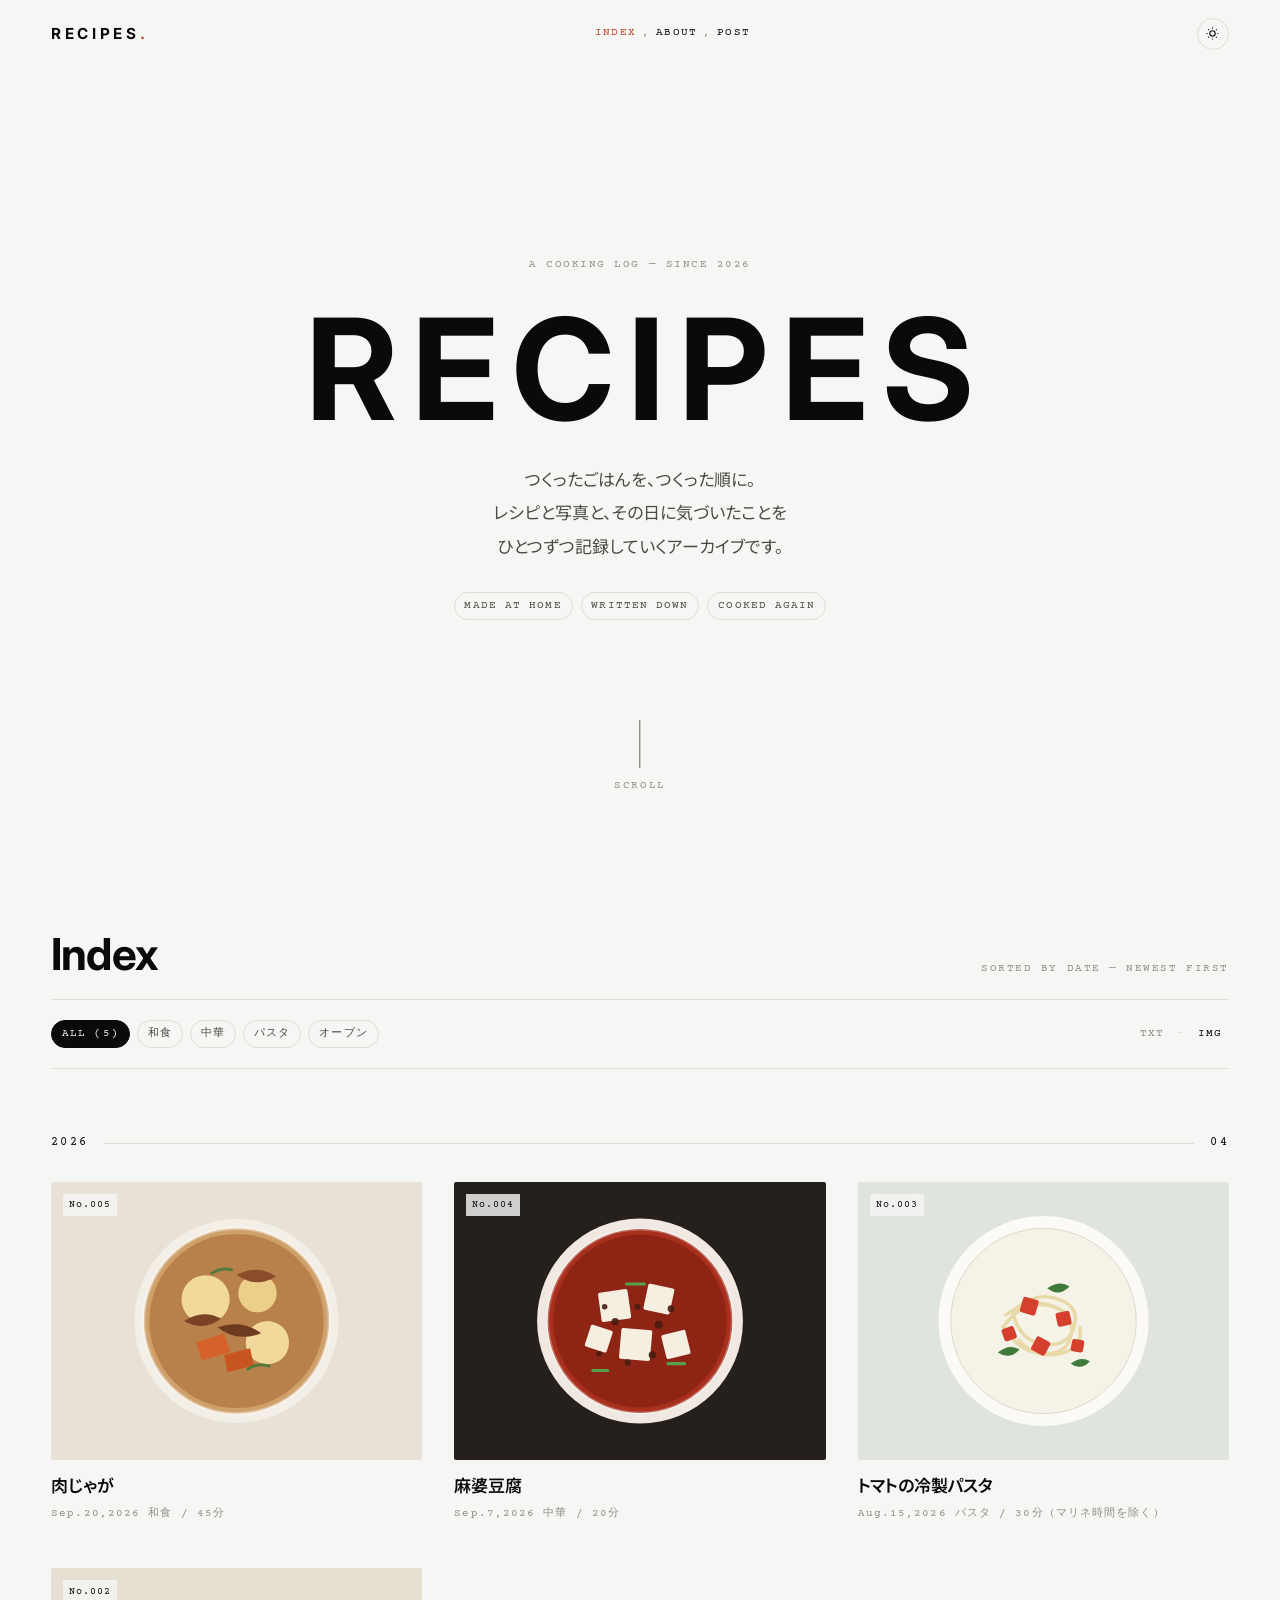
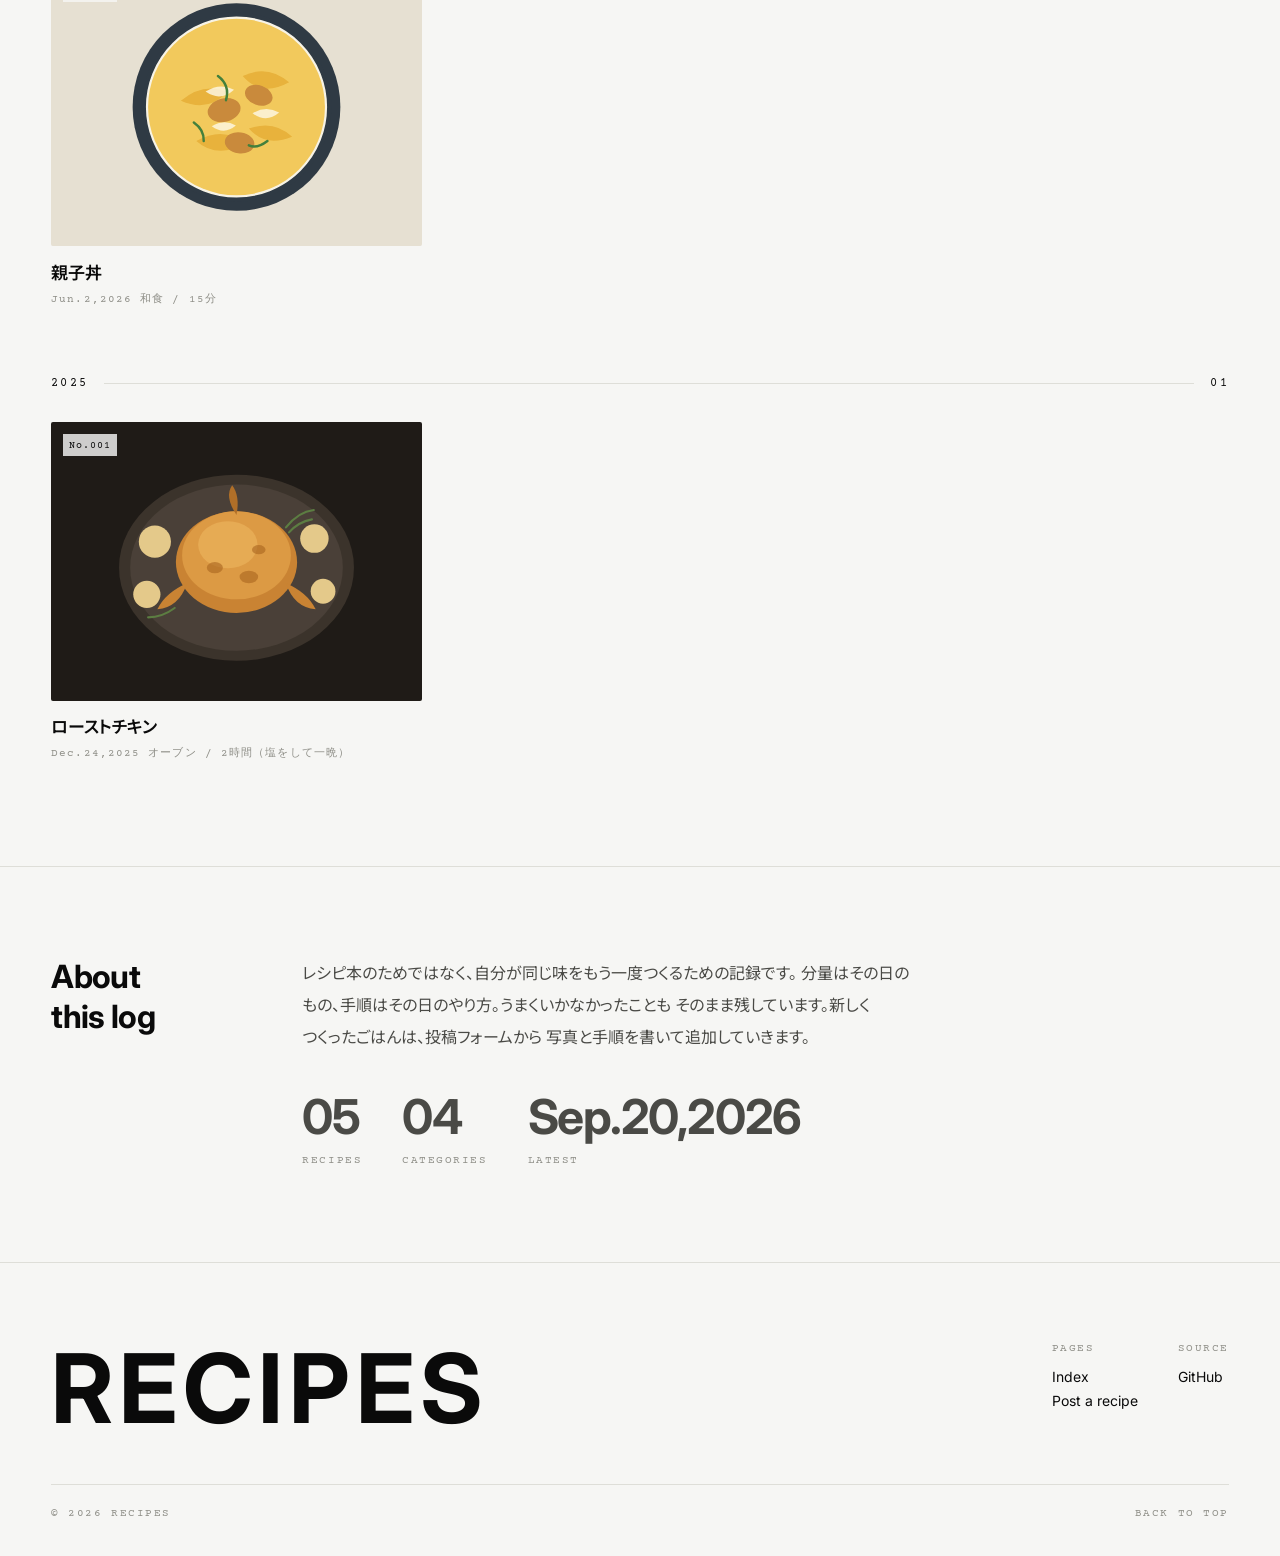
==== index.html @ 2958c797 "レシピ投稿サイトの土台をつくる andmade.jp の構成と余白の取り方を参考に、静的サイトとして構築した。  - index.html: 時系列の一覧。年ごとにまとまり、カテゴリで絞り込める。  " ====
<!DOCTYPE html>
<html lang="ja">
<head>
<meta charset="UTF-8">
<meta name="viewport" content="width=device-width, initial-scale=1">
<title>RECIPES — つくったごはんの記録</title>
<meta name="description" content="つくったごはんを時系列で残していく、個人のレシピアーカイブ。">
<meta property="og:title" content="RECIPES — つくったごはんの記録">
<meta property="og:description" content="つくったごはんを時系列で残していく、個人のレシピアーカイブ。">
<meta property="og:type" content="website">
<link rel="preconnect" href="https://fonts.googleapis.com">
<link rel="preconnect" href="https://fonts.gstatic.com" crossorigin>
<link href="https://fonts.googleapis.com/css2?family=Courier+Prime:wght@400;700&family=Inter:wght@400;500;600;700&family=Noto+Sans+JP:wght@400;500;700&display=swap" rel="stylesheet">
<link rel="stylesheet" href="assets/css/style.css">
<link rel="icon" href="data:image/svg+xml,<svg xmlns='http://www.w3.org/2000/svg' viewBox='0 0 100 100'><text y='.9em' font-size='90'>🍳</text></svg>">
<script>
  // テーマのちらつき防止（描画前に適用）
  try { var t = localStorage.getItem('theme'); if (t) document.documentElement.dataset.theme = t; } catch (e) {}
</script>
</head>
<body>

<header class="site-header" id="header">
  <div class="wrap">
    <a class="brand" href="index.html">Recipes<span>.</span></a>
    <nav class="nav" aria-label="メインナビゲーション">
      <a href="index.html" aria-current="page">Index</a><span class="sep">,</span>
      <a href="#about">About</a><span class="sep">,</span>
      <a href="admin.html">Post</a>
    </nav>
    <button class="theme-toggle" id="themeToggle" type="button" aria-label="表示テーマを切り替える">
      <svg viewBox="0 0 24 24" fill="none" stroke="currentColor" stroke-width="2" aria-hidden="true">
        <circle cx="12" cy="12" r="5"/><path d="M12 1v2M12 21v2M4.2 4.2l1.4 1.4M18.4 18.4l1.4 1.4M1 12h2M21 12h2M4.2 19.8l1.4-1.4M18.4 5.6l1.4-1.4"/>
      </svg>
    </button>
  </div>
</header>

<main>

  <!-- ===== hero ===== -->
  <div class="hero-wrap">
    <section class="hero wrap">
      <p class="mono reveal">A cooking log — since 2026</p>
      <h1 class="hero__mark reveal">RECIPES</h1>
      <p class="hero__lede reveal">
        つくったごはんを、つくった順に。<br>
        レシピと写真と、その日に気づいたことを<br>
        ひとつずつ記録していくアーカイブです。
      </p>
      <div class="hero__pills reveal">
        <span class="pill">Made at home</span>
        <span class="pill">Written down</span>
        <span class="pill">Cooked again</span>
      </div>
    </section>
    <div class="scroll-cue" aria-hidden="true">
      <span class="bar"></span>
      <span class="mono">Scroll</span>
    </div>
  </div>

  <!-- ===== index ===== -->
  <section class="section wrap" id="index">
    <div class="section-head">
      <h2>Index</h2>
      <p class="mono">Sorted by date — newest first</p>
    </div>

    <div class="controls">
      <div class="filters" id="filters" role="group" aria-label="カテゴリで絞り込む"></div>
      <div class="viewswitch" role="group" aria-label="表示の切り替え">
        <button type="button" id="viewTxt" aria-pressed="false">Txt</button>
        <span class="sep">-</span>
        <button type="button" id="viewImg" aria-pressed="true">Img</button>
      </div>
    </div>

    <div id="archive" class="view-img"></div>
  </section>

  <!-- ===== about ===== -->
  <section class="strip" id="about">
    <div class="wrap strip__inner">
      <h2 class="reveal">About<br>this log</h2>
      <div class="reveal">
        <p>
          レシピ本のためではなく、自分が同じ味をもう一度つくるための記録です。
          分量はその日のもの、手順はその日のやり方。うまくいかなかったことも
          そのまま残しています。新しくつくったごはんは、投稿フォームから
          写真と手順を書いて追加していきます。
        </p>
        <div class="stats">
          <p class="stat"><b id="statCount">0</b><span>Recipes</span></p>
          <p class="stat"><b id="statCats">0</b><span>Categories</span></p>
          <p class="stat"><b id="statLatest">—</b><span>Latest</span></p>
        </div>
      </div>
    </div>
  </section>

</main>

<footer class="site-footer">
  <div class="wrap">
    <div class="site-footer__top">
      <p class="site-footer__mark">Recipes</p>
      <div class="footer-cols">
        <dl class="footer-col">
          <dt>Pages</dt>
          <dd><a class="link" href="index.html">Index</a></dd>
          <dd><a class="link" href="admin.html">Post a recipe</a></dd>
        </dl>
        <dl class="footer-col">
          <dt>Source</dt>
          <dd><a class="link" href="https://github.com/satsuki19980613/recipes" target="_blank" rel="noopener">GitHub</a></dd>
        </dl>
      </div>
    </div>
    <div class="site-footer__bottom">
      <p class="mono">&copy; <span id="year">2026</span> Recipes</p>
      <p class="mono"><a class="link" href="#header">Back to top</a></p>
    </div>
  </div>
</footer>

<script src="data/recipes.js"></script>
<script src="assets/js/site.js"></script>
<script src="assets/js/index.js"></script>
</body>
</html>
---- assets/css/style.css ----
/* =========================================================
   RECIPES — a cooking log
   Design: minimal editorial grid, monospace meta labels
   ========================================================= */

/* ---------- tokens ---------- */
:root {
  --bg:        #f6f6f4;
  --bg-sunk:   #eeeeea;
  --ink:       #0a0a0a;
  --ink-soft:  #4a4a46;
  --muted:     #8f8f88;
  --line:      #deded8;
  --accent:    #b4472b;

  --font-sans: "Inter", "Helvetica Neue", Helvetica, Arial,
               "Hiragino Kaku Gothic ProN", "Noto Sans JP", sans-serif;
  --font-mono: "Courier Prime", "SFMono-Regular", Menlo, Consolas, monospace;

  --gutter: clamp(1.25rem, 4vw, 4rem);
  --maxw: 1600px;

  --ease: cubic-bezier(0.22, 1, 0.36, 1);
}

@media (prefers-color-scheme: dark) {
  :root:not([data-theme="light"]) {
    --bg:       #0d0d0c;
    --bg-sunk:  #161614;
    --ink:      #f2f2ee;
    --ink-soft: #b9b9b1;
    --muted:    #77776f;
    --line:     #2a2a27;
    --accent:   #e0724f;
  }
}
:root[data-theme="dark"] {
  --bg:       #0d0d0c;
  --bg-sunk:  #161614;
  --ink:      #f2f2ee;
  --ink-soft: #b9b9b1;
  --muted:    #77776f;
  --line:     #2a2a27;
  --accent:   #e0724f;
}

/* ---------- reset ---------- */
*, *::before, *::after { box-sizing: border-box; }
html { -webkit-text-size-adjust: 100%; scroll-behavior: smooth; }
body {
  margin: 0;
  background: var(--bg);
  color: var(--ink);
  font-family: var(--font-sans);
  font-size: 16px;
  line-height: 1.7;
  font-feature-settings: "palt" 1;
  -webkit-font-smoothing: antialiased;
  overflow-x: hidden;
}
img { max-width: 100%; display: block; }
a { color: inherit; text-decoration: none; }
button { font: inherit; color: inherit; background: none; border: 0; cursor: pointer; }
h1, h2, h3, h4, p, figure, ul, ol, dl, dd { margin: 0; padding: 0; }
ul, ol { list-style: none; }
::selection { background: var(--ink); color: var(--bg); }
:focus-visible { outline: 2px solid var(--accent); outline-offset: 3px; }

/* ---------- utilities ---------- */
.wrap { width: 100%; max-width: var(--maxw); margin-inline: auto; padding-inline: var(--gutter); }

.mono {
  font-family: var(--font-mono);
  font-size: 0.6875rem;
  letter-spacing: 0.14em;
  text-transform: uppercase;
  color: var(--muted);
}

.pill {
  display: inline-block;
  padding: 0.35em 0.9em;
  border: 1px solid var(--line);
  border-radius: 999px;
  font-family: var(--font-mono);
  font-size: 0.6875rem;
  letter-spacing: 0.1em;
  text-transform: uppercase;
  color: var(--ink-soft);
  white-space: nowrap;
  transition: border-color 0.3s var(--ease), color 0.3s var(--ease), background 0.3s var(--ease);
}
a.pill:hover, button.pill:hover { border-color: var(--ink); color: var(--ink); }
.pill[aria-pressed="true"] {
  background: var(--ink); border-color: var(--ink); color: var(--bg);
}

.sr-only {
  position: absolute; width: 1px; height: 1px; padding: 0; margin: -1px;
  overflow: hidden; clip: rect(0 0 0 0); white-space: nowrap; border: 0;
}

/* 日本語の本文は文節で折り返す */
.hero__lede, .strip p, .detail__lede, .step p, .notes p, .field .hint {
  line-break: strict;
  word-break: auto-phrase;
}

/* link with sliding underline */
.link { position: relative; display: inline-block; }
.link::after {
  content: "";
  position: absolute; left: 0; bottom: -2px;
  width: 100%; height: 1px;
  background: currentColor;
  transform: scaleX(0); transform-origin: right;
  transition: transform 0.45s var(--ease);
}
.link:hover::after { transform: scaleX(1); transform-origin: left; }

/* ---------- reveal on scroll ---------- */
.reveal {
  opacity: 0;
  transform: translateY(1.5rem);
  transition: opacity 0.9s var(--ease), transform 0.9s var(--ease);
}
.reveal.is-in { opacity: 1; transform: none; }
@media (prefers-reduced-motion: reduce) {
  .reveal { opacity: 1; transform: none; transition: none; }
  html { scroll-behavior: auto; }
  .scroll-cue .bar::after { animation: none; }
}

/* =========================================================
   header
   ========================================================= */
.site-header {
  position: fixed; inset: 0 0 auto 0;
  z-index: 100;
  padding-block: 1.1rem;
  border-bottom: 1px solid transparent;
  transition: background 0.4s var(--ease), border-color 0.4s var(--ease);
}
.site-header.is-stuck {
  background: color-mix(in srgb, var(--bg) 88%, transparent);
  backdrop-filter: blur(14px);
  border-bottom-color: var(--line);
}
.site-header .wrap {
  display: flex; align-items: center; justify-content: space-between; gap: 1.25rem;
}
.brand {
  font-weight: 700;
  font-size: 0.95rem;
  letter-spacing: 0.24em;
  text-transform: uppercase;
}
.brand span { color: var(--accent); }

.nav { display: flex; align-items: baseline; gap: 0.35rem; }
.nav a, .nav .sep {
  font-family: var(--font-mono);
  font-size: 0.6875rem;
  letter-spacing: 0.12em;
  text-transform: uppercase;
}
.nav .sep { color: var(--muted); }
.nav a[aria-current="page"] { color: var(--accent); }

.theme-toggle {
  flex: none;
  width: 2rem; height: 2rem;
  display: grid; place-items: center;
  border: 1px solid var(--line); border-radius: 999px;
  transition: border-color 0.3s var(--ease), transform 0.4s var(--ease);
}
.theme-toggle:hover { border-color: var(--ink); transform: rotate(45deg); }
.theme-toggle svg { width: 13px; height: 13px; }

/* =========================================================
   hero
   ========================================================= */
.hero-wrap { position: relative; }
.hero {
  min-height: 92svh;
  display: grid;
  align-content: center;
  justify-items: center;
  text-align: center;
  padding-block: 9rem 6rem;
  gap: 1.75rem;
}
.hero__mark {
  font-weight: 700;
  font-size: clamp(2.6rem, 11vw, 9rem);
  line-height: 0.95;
  letter-spacing: 0.1em;
  text-indent: 0.1em;
}
.hero__lede {
  max-width: 46ch;
  font-size: clamp(0.9rem, 1.6vw, 1.0625rem);
  line-height: 1.95;
  color: var(--ink-soft);
  text-wrap: balance;
}
.hero__pills { display: flex; flex-wrap: wrap; gap: 0.5rem; justify-content: center; }

.scroll-cue {
  position: absolute; left: 50%; bottom: 2rem;
  transform: translateX(-50%);
  display: grid; justify-items: center; gap: 0.6rem;
}
.scroll-cue .bar {
  width: 1px; height: 3rem; background: var(--line);
  position: relative; overflow: hidden;
}
.scroll-cue .bar::after {
  content: ""; position: absolute; inset: 0;
  background: var(--ink);
  animation: cue 2.4s var(--ease) infinite;
}
@keyframes cue {
  0%   { transform: translateY(-100%); }
  55%  { transform: translateY(0); }
  100% { transform: translateY(100%); }
}

/* =========================================================
   sections
   ========================================================= */
.section { padding-block: clamp(3.5rem, 8vw, 7rem); }

.section-head {
  display: flex; align-items: flex-end; justify-content: space-between;
  flex-wrap: wrap; gap: 1rem 2rem;
  padding-bottom: 1.25rem;
  border-bottom: 1px solid var(--line);
}
.section-head h2 {
  font-size: clamp(1.5rem, 3.6vw, 2.75rem);
  font-weight: 700;
  letter-spacing: -0.02em;
  line-height: 1.1;
}

/* controls: filters + view switch */
.controls {
  display: flex; align-items: center; justify-content: space-between;
  flex-wrap: wrap; gap: 1rem;
  padding-block: 1.25rem;
  border-bottom: 1px solid var(--line);
}
.filters { display: flex; flex-wrap: wrap; gap: 0.45rem; }

.viewswitch { display: flex; align-items: center; gap: 0.4rem; }
.viewswitch button, .viewswitch .sep {
  font-family: var(--font-mono); font-size: 0.6875rem;
  letter-spacing: 0.12em; text-transform: uppercase;
  color: var(--muted);
  transition: color 0.3s var(--ease);
}
.viewswitch .sep { color: var(--line); }
.viewswitch button[aria-pressed="true"] { color: var(--ink); }

/* =========================================================
   year groups + cards
   ========================================================= */
.year-group { padding-top: clamp(2.25rem, 5vw, 4rem); }
.year-group__label {
  display: flex; align-items: center; gap: 1rem;
  margin-bottom: 1.75rem;
}
.year-group__label b {
  font-family: var(--font-mono);
  font-size: 0.75rem; letter-spacing: 0.18em; font-weight: 400;
}
.year-group__label i { flex: 1; height: 1px; background: var(--line); }

.cards { display: grid; gap: clamp(1.75rem, 3.5vw, 3.25rem) clamp(1rem, 2.5vw, 2rem); }
.view-img .cards { grid-template-columns: repeat(auto-fill, minmax(min(100%, 300px), 1fr)); }

.card { display: block; }
.card__media {
  position: relative;
  aspect-ratio: 4 / 3;
  overflow: hidden;
  background: var(--bg-sunk);
  border-radius: 2px;
}
.card__media img {
  width: 100%; height: 100%; object-fit: cover;
  transition: transform 1.1s var(--ease);
}
.card:hover .card__media img { transform: scale(1.055); }
.card__index {
  position: absolute; top: 0.75rem; left: 0.75rem;
  padding: 0.25em 0.6em;
  background: color-mix(in srgb, var(--bg) 82%, transparent);
  backdrop-filter: blur(6px);
  font-family: var(--font-mono); font-size: 0.625rem; letter-spacing: 0.1em;
}
.card__body { padding-top: 0.9rem; display: grid; gap: 0.35rem; }
.card__title {
  font-size: 1.0625rem; font-weight: 600; letter-spacing: -0.01em; line-height: 1.45;
}
.card__meta {
  display: flex; flex-wrap: wrap; gap: 0.5rem;
  font-family: var(--font-mono); font-size: 0.6875rem;
  letter-spacing: 0.1em; color: var(--muted);
}
.card__date { display: none; }

/* list (Txt) view */
.view-txt .cards { gap: 0; }
.view-txt .card {
  display: grid;
  grid-template-columns: 5.5rem minmax(0, 1fr) auto;
  align-items: center;
  gap: 1.5rem;
  padding-block: 1.15rem;
  border-bottom: 1px solid var(--line);
  transition: padding-inline 0.45s var(--ease), background 0.45s var(--ease);
}
.view-txt .card:hover { padding-inline: 0.85rem; background: var(--bg-sunk); }
.view-txt .card__media { display: none; }
.view-txt .card__body { padding: 0; display: contents; }
.view-txt .card__title { order: 2; font-size: clamp(1rem, 2vw, 1.375rem); font-weight: 500; }
.view-txt .card__meta { order: 3; justify-content: flex-end; }
/* 日付は左の列に出るので、メタ内の日付は隠す */
.view-txt .card__meta span:first-child { display: none; }
.view-txt .card__date {
  order: 1; display: block;
  font-family: var(--font-mono); font-size: 0.6875rem; letter-spacing: 0.08em; color: var(--muted);
}

@media (max-width: 640px) {
  .view-txt .card { grid-template-columns: 4.5rem minmax(0, 1fr); }
  .view-txt .card__meta { order: 4; grid-column: 2; justify-content: flex-start; }
}

.empty {
  padding-block: 5rem;
  text-align: center;
  font-family: var(--font-mono); font-size: 0.8125rem; color: var(--muted);
}

/* =========================================================
   about strip
   ========================================================= */
.strip { border-block: 1px solid var(--line); padding-block: clamp(3rem, 7vw, 6rem); }
.strip__inner { display: grid; gap: clamp(1.5rem, 4vw, 4rem); }
@media (min-width: 900px) { .strip__inner { grid-template-columns: 20ch minmax(0, 1fr); } }
.strip h2 {
  font-size: clamp(1.4rem, 2.6vw, 2rem); font-weight: 700; letter-spacing: -0.02em; line-height: 1.25;
}
.strip p { max-width: 62ch; color: var(--ink-soft); line-height: 2; }
.stats { display: flex; flex-wrap: wrap; gap: 2.5rem; margin-top: 2.5rem; }
.stat b { display: block; font-size: clamp(1.75rem, 4vw, 3rem); font-weight: 700; letter-spacing: -0.03em; line-height: 1; }
.stat span { font-family: var(--font-mono); font-size: 0.6875rem; letter-spacing: 0.14em; text-transform: uppercase; color: var(--muted); }

/* =========================================================
   footer
   ========================================================= */
.site-footer { padding-block: clamp(3rem, 6vw, 5rem) 2rem; }
.site-footer__top {
  display: flex; flex-wrap: wrap; align-items: flex-start; justify-content: space-between;
  gap: 2rem 3rem;
}
.site-footer__mark {
  font-weight: 700; font-size: clamp(2rem, 9vw, 6rem);
  letter-spacing: 0.06em; line-height: 1; text-transform: uppercase;
}
.footer-cols { display: flex; flex-wrap: wrap; gap: 2.5rem; }
.footer-col dt { font-family: var(--font-mono); font-size: 0.6875rem; letter-spacing: 0.14em; text-transform: uppercase; color: var(--muted); margin-bottom: 0.4rem; }
.footer-col dd { font-size: 0.875rem; }
.site-footer__bottom {
  margin-top: 3rem; padding-top: 1.25rem; border-top: 1px solid var(--line);
  display: flex; flex-wrap: wrap; justify-content: space-between; gap: 1rem;
}

/* =========================================================
   recipe detail
   ========================================================= */
.detail { padding-top: 8rem; }
.detail__head { display: grid; gap: 1.25rem; padding-bottom: clamp(2rem, 5vw, 3.5rem); }
.detail__back { justify-self: start; }
.detail__title {
  font-size: clamp(2rem, 6.5vw, 5rem);
  font-weight: 700; letter-spacing: -0.035em; line-height: 1.05;
  text-wrap: balance;
}
.detail__sub { font-family: var(--font-mono); font-size: 0.8125rem; letter-spacing: 0.1em; color: var(--muted); }
.detail__lede { max-width: 60ch; color: var(--ink-soft); line-height: 2; }
.detail__pills { display: flex; flex-wrap: wrap; gap: 0.45rem; }

.detail__hero {
  aspect-ratio: 16 / 9;
  overflow: hidden; background: var(--bg-sunk); border-radius: 2px;
  margin-bottom: clamp(2.5rem, 6vw, 5rem);
}
.detail__hero img { width: 100%; height: 100%; object-fit: cover; }

.specs {
  display: grid; grid-template-columns: repeat(auto-fit, minmax(140px, 1fr));
  gap: 0 2rem;
  border-top: 1px solid var(--line);
  margin-bottom: clamp(2.5rem, 6vw, 4.5rem);
}
.spec { padding: 1.25rem 0; border-bottom: 1px solid var(--line); }
.spec dt { font-family: var(--font-mono); font-size: 0.625rem; letter-spacing: 0.14em; text-transform: uppercase; color: var(--muted); }
.spec dd { margin-top: 0.35rem; font-size: 1.0625rem; font-weight: 500; }

.detail__cols { display: grid; gap: clamp(2.5rem, 6vw, 5rem); align-items: start; }
@media (min-width: 900px) { .detail__cols { grid-template-columns: minmax(0, 22rem) minmax(0, 1fr); } }

.block__title {
  font-family: var(--font-mono); font-size: 0.6875rem; letter-spacing: 0.16em;
  text-transform: uppercase; color: var(--muted);
  padding-bottom: 0.85rem; margin-bottom: 1.25rem; border-bottom: 1px solid var(--ink);
}
@media (min-width: 900px) { .ingredients { position: sticky; top: 6rem; } }

.ing-list li {
  display: flex; align-items: baseline; gap: 0.6rem;
  padding-block: 0.7rem;
  border-bottom: 1px solid var(--line);
}
.ing-list .name { flex: 0 1 auto; }
.ing-list .dots { flex: 1 1 1.5rem; border-bottom: 1px dotted var(--line); transform: translateY(-0.3em); }
.ing-list .amount { font-family: var(--font-mono); font-size: 0.8125rem; color: var(--ink-soft); white-space: nowrap; }

.steps { counter-reset: step; display: grid; gap: 2rem; }
.step {
  display: grid; grid-template-columns: 3rem minmax(0, 1fr); gap: 0 1.25rem;
  padding-bottom: 2rem; border-bottom: 1px solid var(--line);
}
.step:last-child { border-bottom: 0; padding-bottom: 0; }
.step::before {
  counter-increment: step;
  content: counter(step, decimal-leading-zero);
  font-family: var(--font-mono); font-size: 0.8125rem; letter-spacing: 0.06em;
  color: var(--accent); padding-top: 0.28rem;
}
.step p { line-height: 1.95; }
.step figure { grid-column: 2; margin-top: 1rem; }
.step figure img { border-radius: 2px; }

.notes {
  margin-top: clamp(2.5rem, 6vw, 4rem);
  padding: clamp(1.5rem, 3vw, 2.25rem);
  background: var(--bg-sunk); border-radius: 2px;
}
.notes p { color: var(--ink-soft); line-height: 2; }

.detail__nav {
  display: flex; justify-content: space-between; gap: 1rem;
  padding-block: clamp(3rem, 6vw, 5rem);
  border-top: 1px solid var(--line); margin-top: clamp(3rem, 6vw, 5rem);
}
.detail__nav a { display: grid; gap: 0.3rem; }
.detail__nav .next { text-align: right; }
.detail__nav strong { font-size: 1.0625rem; font-weight: 500; }

/* =========================================================
   post form (admin)
   ========================================================= */
.form-page { padding-top: 8rem; }
.form-grid { display: grid; gap: clamp(2rem, 5vw, 4rem); align-items: start; }
@media (min-width: 1080px) { .form-grid { grid-template-columns: minmax(0, 1fr) minmax(0, 28rem); } }

.field { display: grid; gap: 0.45rem; margin-bottom: 1.5rem; }
.field > label {
  font-family: var(--font-mono); font-size: 0.6875rem;
  letter-spacing: 0.14em; text-transform: uppercase; color: var(--muted);
}
.field input[type="text"],
.field input[type="date"],
.field textarea {
  width: 100%;
  padding: 0.75rem 0.9rem;
  background: transparent;
  color: var(--ink);
  border: 1px solid var(--line);
  border-radius: 2px;
  font: inherit; font-size: 0.9375rem;
  transition: border-color 0.3s var(--ease);
}
.field textarea { resize: vertical; min-height: 5rem; line-height: 1.8; }
.field input:focus, .field textarea:focus { outline: none; border-color: var(--ink); }
.field .hint { font-size: 0.75rem; color: var(--muted); line-height: 1.6; }

.field-row { display: grid; gap: 1rem; grid-template-columns: repeat(auto-fit, minmax(150px, 1fr)); }

.repeat-row {
  display: grid; grid-template-columns: 1.4rem minmax(0, 1fr) 1.6rem;
  gap: 0.6rem; align-items: start; margin-bottom: 0.6rem;
}
.repeat-row .idx {
  font-family: var(--font-mono); font-size: 0.6875rem; color: var(--muted); padding-top: 0.95rem;
}
.repeat-row .pair { display: grid; grid-template-columns: minmax(0, 2fr) minmax(0, 1fr); gap: 0.6rem; }
.repeat-row .del {
  padding-top: 0.75rem; font-family: var(--font-mono); font-size: 0.8125rem; color: var(--muted);
  transition: color 0.3s var(--ease);
}
.repeat-row .del:hover { color: var(--accent); }

.btn {
  display: inline-flex; align-items: center; gap: 0.6rem;
  padding: 0.85rem 1.6rem;
  border: 1px solid var(--ink); border-radius: 999px;
  font-family: var(--font-mono); font-size: 0.75rem;
  letter-spacing: 0.12em; text-transform: uppercase;
  transition: background 0.35s var(--ease), color 0.35s var(--ease), transform 0.2s var(--ease);
}
.btn:hover { background: var(--ink); color: var(--bg); }
.btn:active { transform: translateY(1px); }
.btn--ghost { border-color: var(--line); color: var(--ink-soft); }
.btn--ghost:hover { background: transparent; border-color: var(--ink); color: var(--ink); }
.btn--sm { padding: 0.5rem 1rem; font-size: 0.6875rem; }

.actions { display: flex; flex-wrap: wrap; gap: 0.75rem; padding-top: 1rem; }

.output {
  margin-top: 1rem;
  padding: 1.25rem;
  background: var(--bg-sunk); border-radius: 2px;
  font-family: var(--font-mono); font-size: 0.75rem; line-height: 1.7;
  white-space: pre-wrap; word-break: break-all;
  max-height: 22rem; overflow: auto;
}

.dropzone {
  display: grid; place-items: center; gap: 0.5rem;
  padding: 2rem 1rem;
  border: 1px dashed var(--line); border-radius: 2px;
  text-align: center; cursor: pointer;
  transition: border-color 0.3s var(--ease), background 0.3s var(--ease);
}
.dropzone:hover, .dropzone.is-over { border-color: var(--ink); background: var(--bg-sunk); }
.dropzone img { max-height: 10rem; border-radius: 2px; }

.preview-pane { display: grid; gap: 1rem; }
@media (min-width: 1080px) { .preview-pane { position: sticky; top: 6rem; } }

.toast {
  position: fixed; left: 50%; bottom: 2rem; transform: translate(-50%, 250%);
  padding: 0.8rem 1.4rem; border-radius: 999px;
  background: var(--ink); color: var(--bg);
  font-family: var(--font-mono); font-size: 0.75rem; letter-spacing: 0.1em;
  z-index: 200; transition: transform 0.5s var(--ease);
}
.toast.is-on { transform: translate(-50%, 0); }
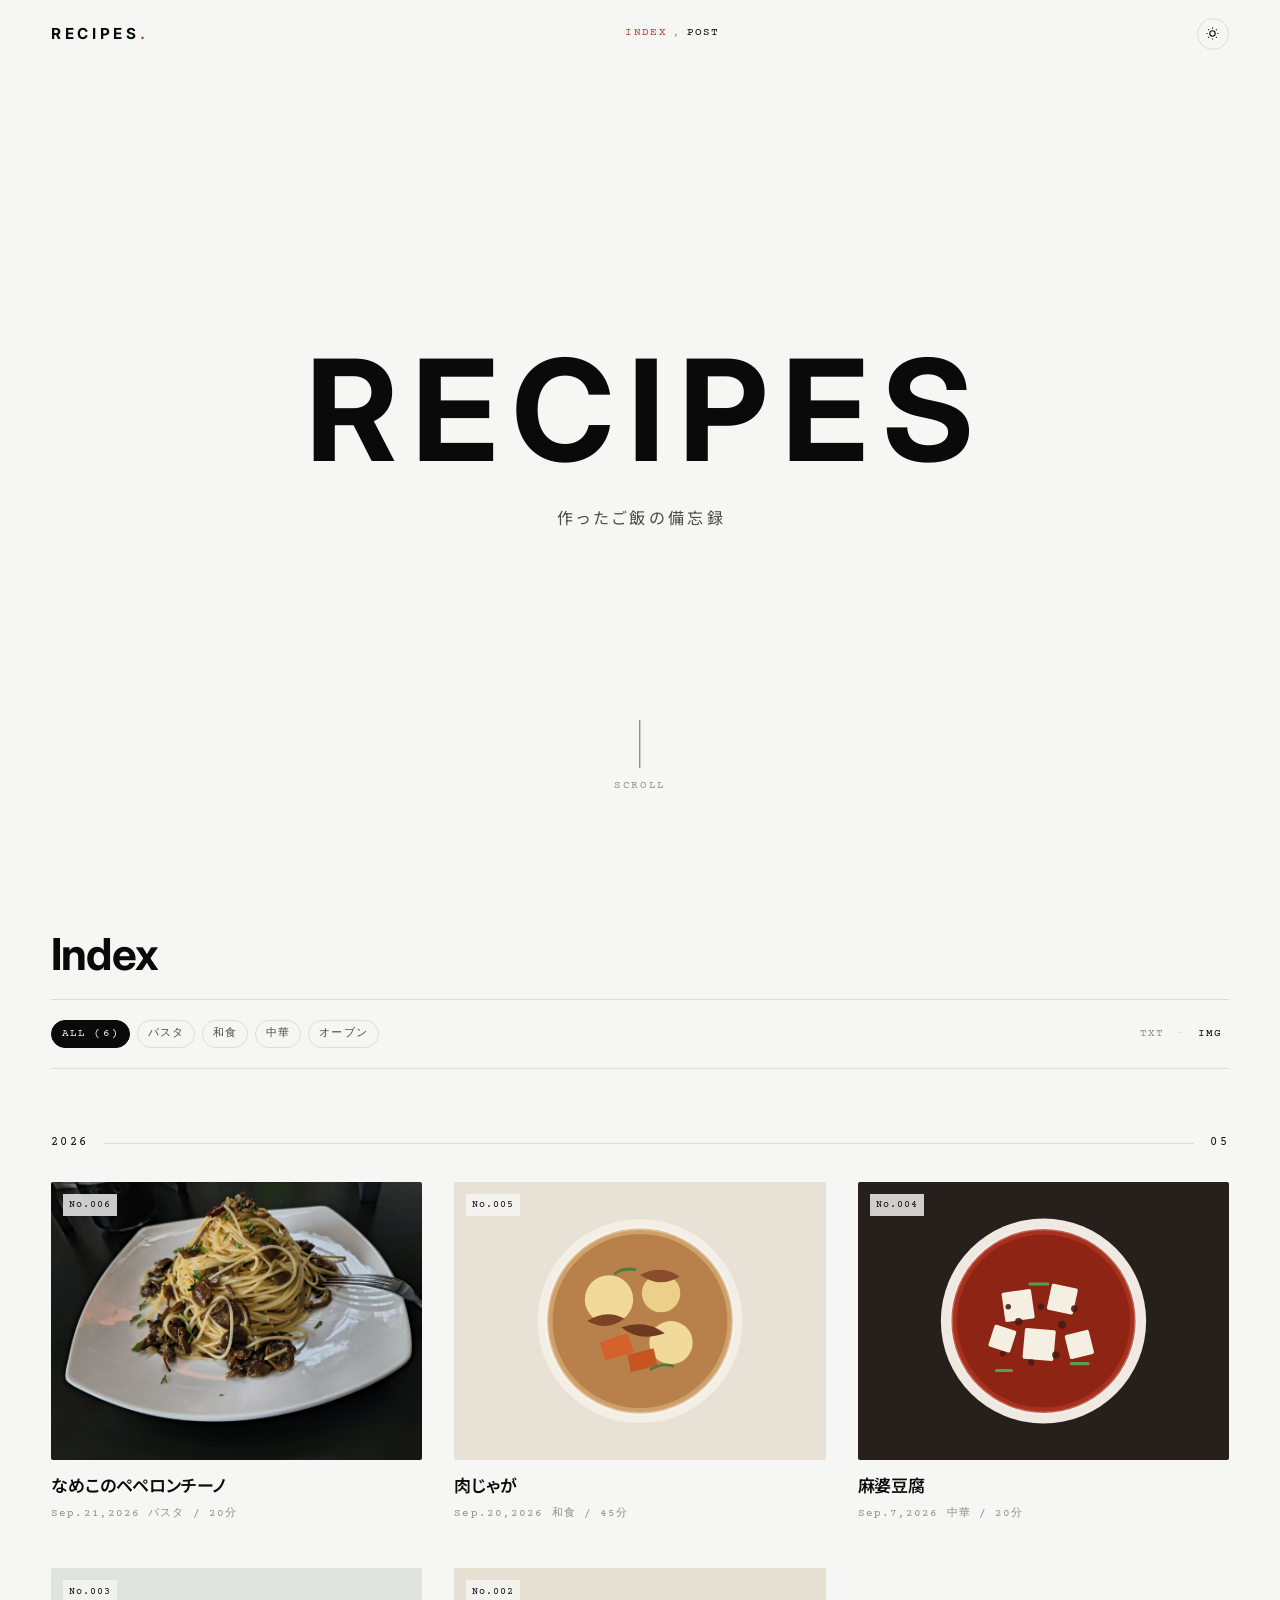
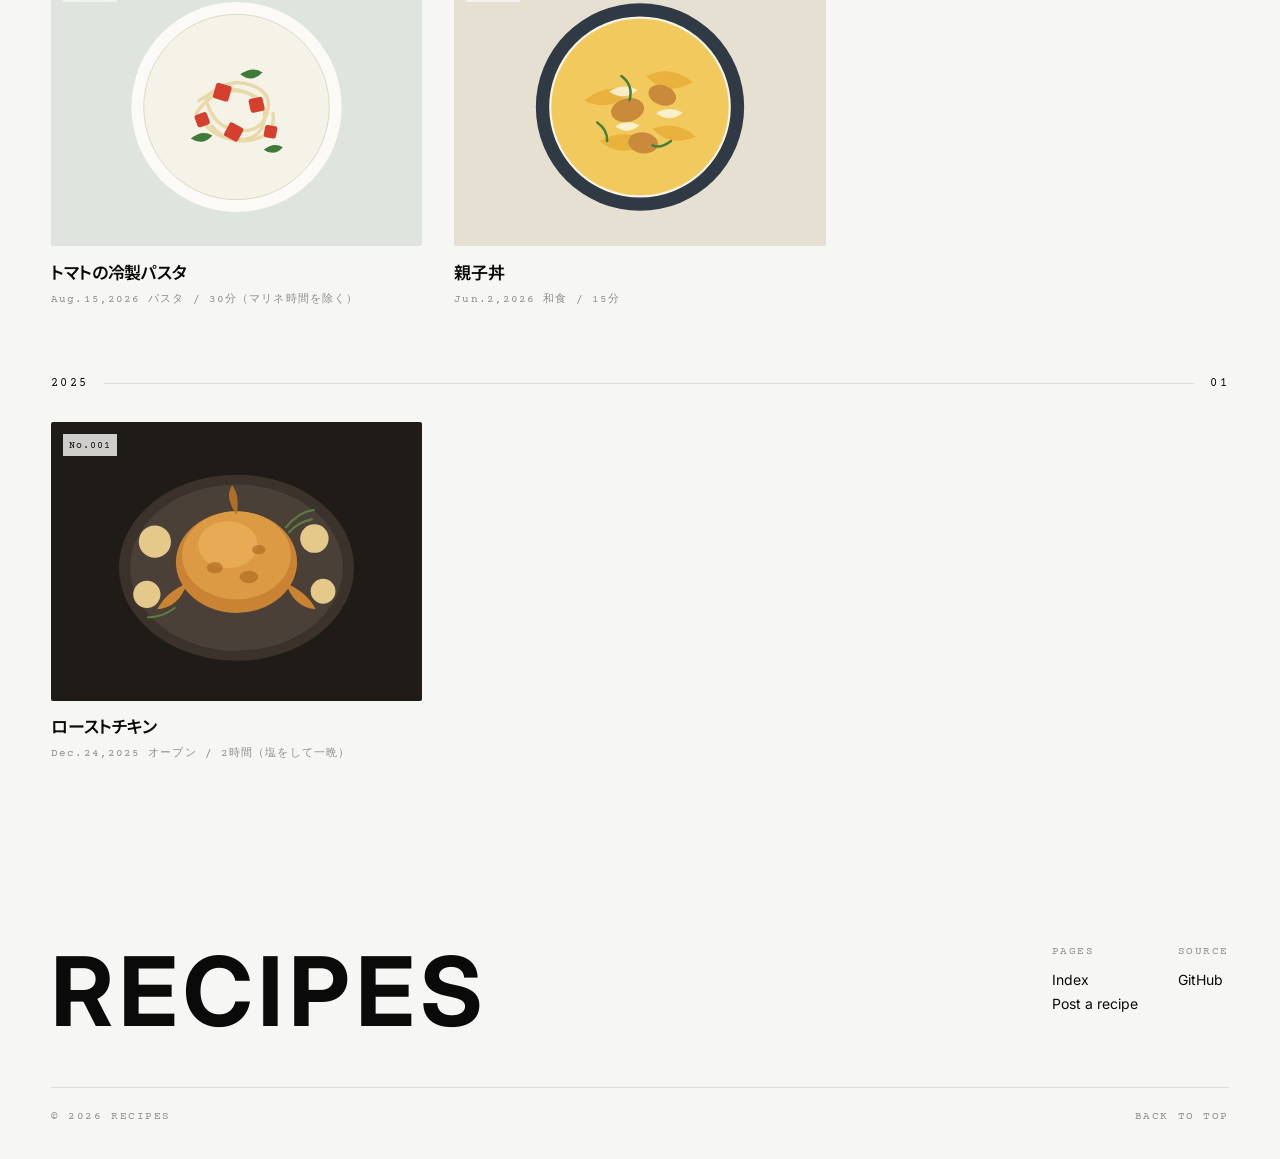
==== commit 867fc87e: "説明文を省いてシンプルにする - トップのサブタイトルを「作ったご飯の備忘録」の一行に。   英語のリード文と3つのピルを外した - About セクション（説明文と件数の集計）をまるごと削除。   " ====
--- a/index.html
+++ b/index.html
@@ -3,10 +3,10 @@
 <head>
 <meta charset="UTF-8">
 <meta name="viewport" content="width=device-width, initial-scale=1">
-<title>RECIPES — つくったごはんの記録</title>
-<meta name="description" content="つくったごはんを時系列で残していく、個人のレシピアーカイブ。">
-<meta property="og:title" content="RECIPES — つくったごはんの記録">
-<meta property="og:description" content="つくったごはんを時系列で残していく、個人のレシピアーカイブ。">
+<title>RECIPES — 作ったご飯の備忘録</title>
+<meta name="description" content="作ったご飯の備忘録。">
+<meta property="og:title" content="RECIPES — 作ったご飯の備忘録">
+<meta property="og:description" content="作ったご飯の備忘録。">
 <meta property="og:type" content="website">
 <link rel="preconnect" href="https://fonts.googleapis.com">
 <link rel="preconnect" href="https://fonts.gstatic.com" crossorigin>
@@ -25,7 +25,6 @@
     <a class="brand" href="index.html">Recipes<span>.</span></a>
     <nav class="nav" aria-label="メインナビゲーション">
       <a href="index.html" aria-current="page">Index</a><span class="sep">,</span>
-      <a href="#about">About</a><span class="sep">,</span>
       <a href="admin.html">Post</a>
     </nav>
     <button class="theme-toggle" id="themeToggle" type="button" aria-label="表示テーマを切り替える">
@@ -41,18 +40,8 @@
   <!-- ===== hero ===== -->
   <div class="hero-wrap">
     <section class="hero wrap">
-      <p class="mono reveal">A cooking log — since 2026</p>
       <h1 class="hero__mark reveal">RECIPES</h1>
-      <p class="hero__lede reveal">
-        つくったごはんを、つくった順に。<br>
-        レシピと写真と、その日に気づいたことを<br>
-        ひとつずつ記録していくアーカイブです。
-      </p>
-      <div class="hero__pills reveal">
-        <span class="pill">Made at home</span>
-        <span class="pill">Written down</span>
-        <span class="pill">Cooked again</span>
-      </div>
+      <p class="hero__lede reveal">作ったご飯の備忘録</p>
     </section>
     <div class="scroll-cue" aria-hidden="true">
       <span class="bar"></span>
@@ -64,7 +53,6 @@
   <section class="section wrap" id="index">
     <div class="section-head">
       <h2>Index</h2>
-      <p class="mono">Sorted by date — newest first</p>
     </div>
 
     <div class="controls">
@@ -77,26 +65,6 @@
     </div>
 
     <div id="archive" class="view-img"></div>
-  </section>
-
-  <!-- ===== about ===== -->
-  <section class="strip" id="about">
-    <div class="wrap strip__inner">
-      <h2 class="reveal">About<br>this log</h2>
-      <div class="reveal">
-        <p>
-          レシピ本のためではなく、自分が同じ味をもう一度つくるための記録です。
-          分量はその日のもの、手順はその日のやり方。うまくいかなかったことも
-          そのまま残しています。新しくつくったごはんは、投稿フォームから
-          写真と手順を書いて追加していきます。
-        </p>
-        <div class="stats">
-          <p class="stat"><b id="statCount">0</b><span>Recipes</span></p>
-          <p class="stat"><b id="statCats">0</b><span>Categories</span></p>
-          <p class="stat"><b id="statLatest">—</b><span>Latest</span></p>
-        </div>
-      </div>
-    </div>
   </section>
 
 </main>
--- a/assets/css/style.css
+++ b/assets/css/style.css
@@ -101,7 +101,7 @@
 }
 
 /* 日本語の本文は文節で折り返す */
-.hero__lede, .strip p, .detail__lede, .step p, .notes p, .field .hint {
+.detail__lede, .step p, .notes p, .field .hint {
   line-break: strict;
   word-break: auto-phrase;
 }
@@ -198,13 +198,11 @@
   text-indent: 0.1em;
 }
 .hero__lede {
-  max-width: 46ch;
-  font-size: clamp(0.9rem, 1.6vw, 1.0625rem);
-  line-height: 1.95;
+  font-size: clamp(0.8125rem, 1.5vw, 1rem);
+  letter-spacing: 0.22em;
+  text-indent: 0.22em;
   color: var(--ink-soft);
-  text-wrap: balance;
-}
-.hero__pills { display: flex; flex-wrap: wrap; gap: 0.5rem; justify-content: center; }
+}
 
 .scroll-cue {
   position: absolute; left: 50%; bottom: 2rem;
@@ -346,20 +344,6 @@
 }
 
 /* =========================================================
-   about strip
-   ========================================================= */
-.strip { border-block: 1px solid var(--line); padding-block: clamp(3rem, 7vw, 6rem); }
-.strip__inner { display: grid; gap: clamp(1.5rem, 4vw, 4rem); }
-@media (min-width: 900px) { .strip__inner { grid-template-columns: 20ch minmax(0, 1fr); } }
-.strip h2 {
-  font-size: clamp(1.4rem, 2.6vw, 2rem); font-weight: 700; letter-spacing: -0.02em; line-height: 1.25;
-}
-.strip p { max-width: 62ch; color: var(--ink-soft); line-height: 2; }
-.stats { display: flex; flex-wrap: wrap; gap: 2.5rem; margin-top: 2.5rem; }
-.stat b { display: block; font-size: clamp(1.75rem, 4vw, 3rem); font-weight: 700; letter-spacing: -0.03em; line-height: 1; }
-.stat span { font-family: var(--font-mono); font-size: 0.6875rem; letter-spacing: 0.14em; text-transform: uppercase; color: var(--muted); }
-
-/* =========================================================
    footer
    ========================================================= */
 .site-footer { padding-block: clamp(3rem, 6vw, 5rem) 2rem; }
@@ -395,7 +379,7 @@
 .detail__pills { display: flex; flex-wrap: wrap; gap: 0.45rem; }
 
 .detail__hero {
-  aspect-ratio: 16 / 9;
+  aspect-ratio: 3 / 2;
   overflow: hidden; background: var(--bg-sunk); border-radius: 2px;
   margin-bottom: clamp(2.5rem, 6vw, 5rem);
 }
@@ -443,8 +427,9 @@
   color: var(--accent); padding-top: 0.28rem;
 }
 .step p { line-height: 1.95; }
-.step figure { grid-column: 2; margin-top: 1rem; }
-.step figure img { border-radius: 2px; }
+/* 手順の写真。縦長でも高くなりすぎないよう幅で抑える */
+.step figure { grid-column: 2; margin-top: 1.1rem; max-width: 32rem; }
+.step figure img { width: 100%; border-radius: 2px; background: var(--bg-sunk); }
 
 .notes {
   margin-top: clamp(2.5rem, 6vw, 4rem);
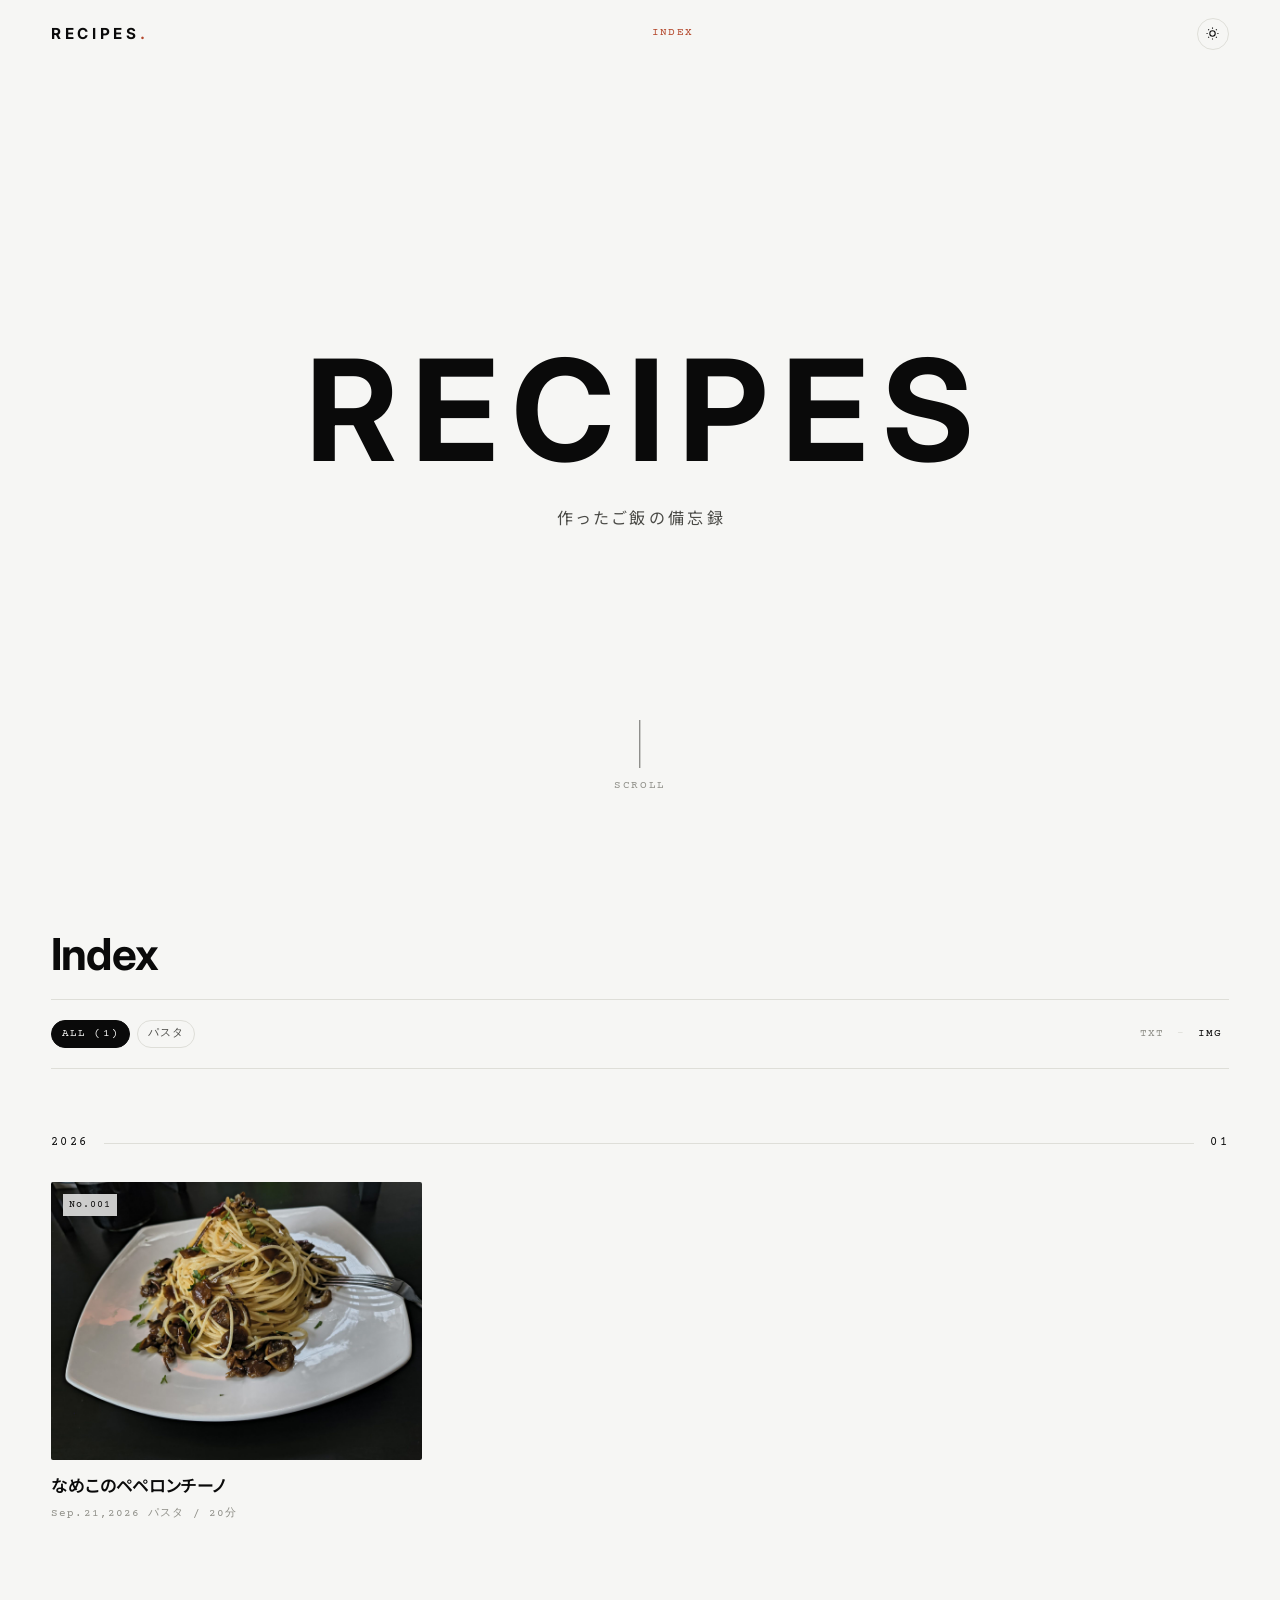
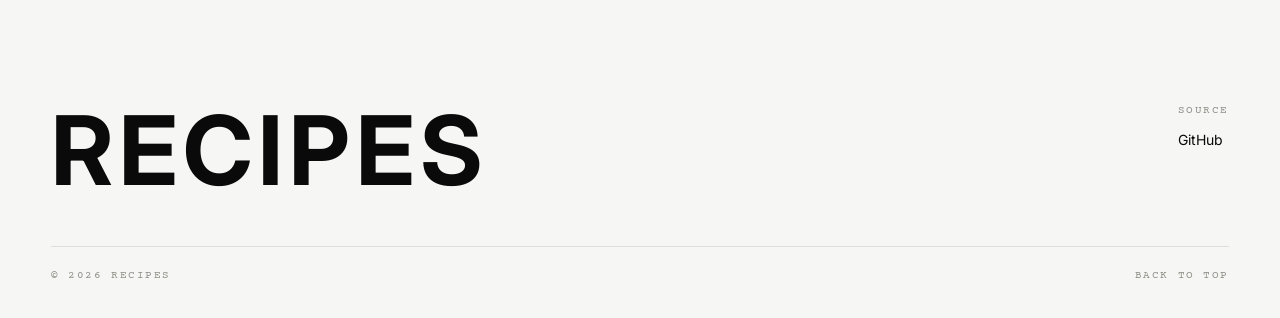
==== commit c1c7901a: "投稿フォームのページとリンクを削除する 投稿するのは本人だけなので、公開サイトに投稿画面を置かない。  - admin.html と assets/js/admin.js を削除 - ヘッダーの Po" ====
--- a/index.html
+++ b/index.html
@@ -24,8 +24,7 @@
   <div class="wrap">
     <a class="brand" href="index.html">Recipes<span>.</span></a>
     <nav class="nav" aria-label="メインナビゲーション">
-      <a href="index.html" aria-current="page">Index</a><span class="sep">,</span>
-      <a href="admin.html">Post</a>
+      <a href="index.html" aria-current="page">Index</a>
     </nav>
     <button class="theme-toggle" id="themeToggle" type="button" aria-label="表示テーマを切り替える">
       <svg viewBox="0 0 24 24" fill="none" stroke="currentColor" stroke-width="2" aria-hidden="true">
@@ -75,11 +74,6 @@
       <p class="site-footer__mark">Recipes</p>
       <div class="footer-cols">
         <dl class="footer-col">
-          <dt>Pages</dt>
-          <dd><a class="link" href="index.html">Index</a></dd>
-          <dd><a class="link" href="admin.html">Post a recipe</a></dd>
-        </dl>
-        <dl class="footer-col">
           <dt>Source</dt>
           <dd><a class="link" href="https://github.com/satsuki19980613/recipes" target="_blank" rel="noopener">GitHub</a></dd>
         </dl>
--- a/assets/css/style.css
+++ b/assets/css/style.css
@@ -101,7 +101,7 @@
 }
 
 /* 日本語の本文は文節で折り返す */
-.detail__lede, .step p, .notes p, .field .hint {
+.detail__lede, .step p, .notes p {
   line-break: strict;
   word-break: auto-phrase;
 }
@@ -446,94 +446,3 @@
 .detail__nav a { display: grid; gap: 0.3rem; }
 .detail__nav .next { text-align: right; }
 .detail__nav strong { font-size: 1.0625rem; font-weight: 500; }
-
-/* =========================================================
-   post form (admin)
-   ========================================================= */
-.form-page { padding-top: 8rem; }
-.form-grid { display: grid; gap: clamp(2rem, 5vw, 4rem); align-items: start; }
-@media (min-width: 1080px) { .form-grid { grid-template-columns: minmax(0, 1fr) minmax(0, 28rem); } }
-
-.field { display: grid; gap: 0.45rem; margin-bottom: 1.5rem; }
-.field > label {
-  font-family: var(--font-mono); font-size: 0.6875rem;
-  letter-spacing: 0.14em; text-transform: uppercase; color: var(--muted);
-}
-.field input[type="text"],
-.field input[type="date"],
-.field textarea {
-  width: 100%;
-  padding: 0.75rem 0.9rem;
-  background: transparent;
-  color: var(--ink);
-  border: 1px solid var(--line);
-  border-radius: 2px;
-  font: inherit; font-size: 0.9375rem;
-  transition: border-color 0.3s var(--ease);
-}
-.field textarea { resize: vertical; min-height: 5rem; line-height: 1.8; }
-.field input:focus, .field textarea:focus { outline: none; border-color: var(--ink); }
-.field .hint { font-size: 0.75rem; color: var(--muted); line-height: 1.6; }
-
-.field-row { display: grid; gap: 1rem; grid-template-columns: repeat(auto-fit, minmax(150px, 1fr)); }
-
-.repeat-row {
-  display: grid; grid-template-columns: 1.4rem minmax(0, 1fr) 1.6rem;
-  gap: 0.6rem; align-items: start; margin-bottom: 0.6rem;
-}
-.repeat-row .idx {
-  font-family: var(--font-mono); font-size: 0.6875rem; color: var(--muted); padding-top: 0.95rem;
-}
-.repeat-row .pair { display: grid; grid-template-columns: minmax(0, 2fr) minmax(0, 1fr); gap: 0.6rem; }
-.repeat-row .del {
-  padding-top: 0.75rem; font-family: var(--font-mono); font-size: 0.8125rem; color: var(--muted);
-  transition: color 0.3s var(--ease);
-}
-.repeat-row .del:hover { color: var(--accent); }
-
-.btn {
-  display: inline-flex; align-items: center; gap: 0.6rem;
-  padding: 0.85rem 1.6rem;
-  border: 1px solid var(--ink); border-radius: 999px;
-  font-family: var(--font-mono); font-size: 0.75rem;
-  letter-spacing: 0.12em; text-transform: uppercase;
-  transition: background 0.35s var(--ease), color 0.35s var(--ease), transform 0.2s var(--ease);
-}
-.btn:hover { background: var(--ink); color: var(--bg); }
-.btn:active { transform: translateY(1px); }
-.btn--ghost { border-color: var(--line); color: var(--ink-soft); }
-.btn--ghost:hover { background: transparent; border-color: var(--ink); color: var(--ink); }
-.btn--sm { padding: 0.5rem 1rem; font-size: 0.6875rem; }
-
-.actions { display: flex; flex-wrap: wrap; gap: 0.75rem; padding-top: 1rem; }
-
-.output {
-  margin-top: 1rem;
-  padding: 1.25rem;
-  background: var(--bg-sunk); border-radius: 2px;
-  font-family: var(--font-mono); font-size: 0.75rem; line-height: 1.7;
-  white-space: pre-wrap; word-break: break-all;
-  max-height: 22rem; overflow: auto;
-}
-
-.dropzone {
-  display: grid; place-items: center; gap: 0.5rem;
-  padding: 2rem 1rem;
-  border: 1px dashed var(--line); border-radius: 2px;
-  text-align: center; cursor: pointer;
-  transition: border-color 0.3s var(--ease), background 0.3s var(--ease);
-}
-.dropzone:hover, .dropzone.is-over { border-color: var(--ink); background: var(--bg-sunk); }
-.dropzone img { max-height: 10rem; border-radius: 2px; }
-
-.preview-pane { display: grid; gap: 1rem; }
-@media (min-width: 1080px) { .preview-pane { position: sticky; top: 6rem; } }
-
-.toast {
-  position: fixed; left: 50%; bottom: 2rem; transform: translate(-50%, 250%);
-  padding: 0.8rem 1.4rem; border-radius: 999px;
-  background: var(--ink); color: var(--bg);
-  font-family: var(--font-mono); font-size: 0.75rem; letter-spacing: 0.1em;
-  z-index: 200; transition: transform 0.5s var(--ease);
-}
-.toast.is-on { transform: translate(-50%, 0); }
